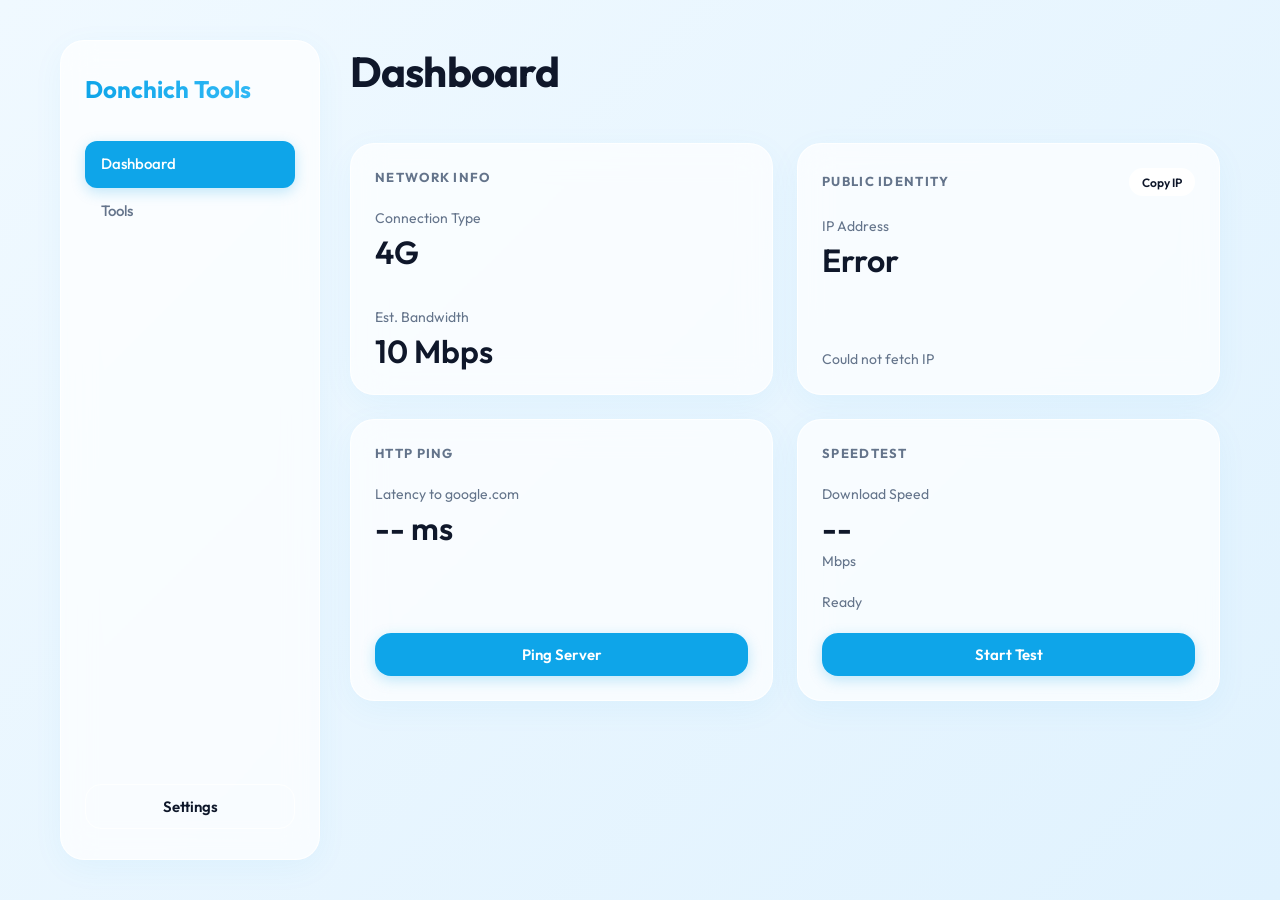
==== index.html @ 285fcc19 "feat: initialize network diagnostic dashboard with speedtest, ping, and scanning tools" ====
<!DOCTYPE html>
<html lang="en">
<head>
    <meta charset="UTF-8">
    <meta name="viewport" content="width=device-width, initial-scale=1.0">
    <title>Dashboard - Donchich Network Tools</title>
    <link rel="stylesheet" href="css/style.css">
</head>
<body>
    <div class="container">
        <!-- Sidebar -->
        <aside class="sidebar">
            <h2>Donchich Tools</h2>
            <nav>
                <a href="index.html" class="nav-link active">Dashboard</a>
                <a href="tools.html" class="nav-link">Tools</a>
            </nav>
            <div style="margin-top: auto;">
                <button class="btn-outline" style="width: 100%;" id="openSettingsBtn">Settings</button>
            </div>
        </aside>

        <!-- Main Content -->
        <main class="main-content">
            <header class="header">
                <h1>Dashboard</h1>
            </header>

            <div class="grid">
                <!-- Network Info Card -->
                <div class="card">
                    <span class="card-title">Network Info</span>
                    <div class="stat-block">
                        <span class="text-muted" id="netTypeLabel">Connection Type</span>
                        <span class="stat-value" id="netTypeVal">--</span>
                    </div>
                    <div class="stat-block" style="margin-top: 16px;">
                        <span class="text-muted" id="netBandwidthLabel">Est. Bandwidth</span>
                        <span class="stat-value" id="netBandwidthVal">--</span>
                    </div>
                </div>

                <!-- Public IP Card -->
                <div class="card">
                    <div style="display: flex; justify-content: space-between; align-items: center;">
                        <span class="card-title">Public Identity</span>
                        <button class="btn-secondary" id="copyIpBtn" style="height: 28px; padding: 0 12px; font-size: 12px;">Copy IP</button>
                    </div>
                    <div class="stat-block">
                        <span class="text-muted">IP Address</span>
                        <span class="stat-value" id="ipAddressVal">Loading...</span>
                    </div>
                    <div class="text-muted" style="margin-top: auto;" id="ipLocationVal">
                        --
                    </div>
                </div>

                <!-- HTTP Ping Card -->
                <div class="card">
                    <span class="card-title">HTTP Ping</span>
                    <div class="stat-block">
                        <span class="text-muted">Latency to <span id="pingHostLabel">google.com</span></span>
                        <span class="stat-value" id="pingVal">-- ms</span>
                    </div>
                    <button class="btn-primary" id="pingBtn" style="margin-top: auto;">Ping Server</button>
                </div>

                <!-- Speedtest Card -->
                <div class="card">
                    <span class="card-title">Speedtest</span>
                    <div class="stat-block">
                        <span class="text-muted">Download Speed</span>
                        <span class="stat-value" id="speedVal">--</span>
                        <span class="text-muted" id="speedUnitVal">Mbps</span>
                    </div>
                    <div class="text-muted" id="speedtestStatus">Ready</div>
                    <button class="btn-primary" id="speedtestBtn" style="margin-top: auto;">Start Test</button>
                </div>
            </div>
        </main>
    </div>

    <!-- Settings Modal -->
    <div class="modal-overlay" id="settingsModal">
        <div class="modal">
            <div class="modal-header">
                <h3>Settings</h3>
                <button class="btn-icon" id="closeSettingsBtn">✕</button>
            </div>
            <div class="modal-body">
                <div class="form-group">
                    <label class="form-label">Speed Units</label>
                    <select id="settingSpeedUnit">
                        <option value="Mbps">Mbps (Megabits per second)</option>
                        <option value="MB/s">MB/s (Megabytes per second)</option>
                        <option value="Kbps">Kbps (Kilobits per second)</option>
                        <option value="Gbps">Gbps (Gigabits per second)</option>
                    </select>
                </div>
                <div class="form-group">
                    <label class="form-label">Test Payload Size</label>
                    <select id="settingPayloadSize">
                        <option value="10">Small (10 MB)</option>
                        <option value="50">Medium (50 MB)</option>
                        <option value="100">Large (100 MB)</option>
                    </select>
                </div>
                <div class="form-group">
                    <label class="form-label">Default Ping Host</label>
                    <input type="text" id="settingPingHost" placeholder="e.g. google.com">
                </div>
                <div class="form-group">
                    <label class="form-label">Port Scan Timeout (Seconds)</label>
                    <div class="slider-container">
                        <input type="range" class="slider" id="settingPortTimeout" min="1" max="5" value="2">
                        <span id="portTimeoutValDisplay">2s</span>
                    </div>
                </div>
                <div class="form-group">
                    <label class="form-label">Theme</label>
                    <select id="settingTheme">
                        <option value="system">System</option>
                        <option value="light">Light</option>
                        <option value="dark">Dark</option>
                    </select>
                </div>
            </div>
            <div class="modal-footer">
                <button class="btn-secondary" id="cancelSettingsBtn">Cancel</button>
                <button class="btn-primary" id="saveSettingsBtn">Save Changes</button>
            </div>
        </div>
    </div>

    <script src="js/index.js"></script>
</body>
</html>
---- css/style.css ----
@import url('https://fonts.googleapis.com/css2?family=Outfit:wght@300;400;500;600;700&display=swap');

:root {
  /* Dynamic Modern Theme Variables - Fresh Blue & White */
  --bg-gradient: linear-gradient(135deg, #f0f9ff 0%, #e0f2fe 100%);
  --surface: rgba(255, 255, 255, 0.7);
  --surface-hover: rgba(255, 255, 255, 0.95);
  --border: rgba(255, 255, 255, 0.8);
  --text-main: #0f172a;
  --text-muted: #64748b;
  --primary: #0ea5e9;
  --primary-hover: #0284c7;
  --accent: #38bdf8;
  --shadow-card: 0 8px 32px rgba(14, 165, 233, 0.05);
  --shadow-btn: 0 4px 14px rgba(14, 165, 233, 0.25);
  --radius-xl: 24px;
  --radius-lg: 16px;
  --radius-md: 12px;
  --radius-sm: 8px;
  --transition: all 0.3s cubic-bezier(0.25, 0.8, 0.25, 1);
  --font-main: 'Outfit', sans-serif;
}

body.dark-theme {
  --bg-gradient: linear-gradient(135deg, #020617 0%, #0f172a 100%);
  --surface: rgba(15, 23, 42, 0.6);
  --surface-hover: rgba(30, 41, 59, 0.8);
  --border: rgba(255, 255, 255, 0.1);
  --text-main: #f8fafc;
  --text-muted: #94a3b8;
  --primary: #38bdf8;
  --primary-hover: #7dd3fc;
  --shadow-card: 0 8px 32px rgba(0, 0, 0, 0.4);
  --shadow-btn: 0 4px 14px rgba(56, 189, 248, 0.2);
}

* { box-sizing: border-box; margin: 0; padding: 0; }

body {
  font-family: var(--font-main);
  background: var(--bg-gradient);
  color: var(--text-main);
  font-size: 15px;
  line-height: 1.5;
  min-height: 100vh;
  -webkit-font-smoothing: antialiased;
  background-attachment: fixed;
  transition: background 0.3s ease, color 0.3s ease;
}

/* Glassmorphism utilities */
.glass, .card, .sidebar, .modal {
  background: var(--surface);
  backdrop-filter: blur(16px);
  -webkit-backdrop-filter: blur(16px);
  border: 1px solid var(--border);
  box-shadow: var(--shadow-card);
}

.container {
  max-width: 1200px;
  margin: 0 auto;
  padding: 40px 20px;
  display: flex;
  gap: 30px;
  min-height: 100vh;
}

/* Sidebar */
.sidebar {
  width: 260px;
  border-radius: var(--radius-xl);
  padding: 30px 24px;
  display: flex;
  flex-direction: column;
  gap: 24px;
  flex-shrink: 0;
  height: calc(100vh - 80px);
  position: sticky;
  top: 40px;
  transition: var(--transition);
}

.sidebar h2 {
  font-size: 24px;
  font-weight: 700;
  background: linear-gradient(to right, var(--primary), var(--accent));
  -webkit-background-clip: text;
  -webkit-text-fill-color: transparent;
  margin-bottom: 10px;
}

.nav-link {
  text-decoration: none;
  color: var(--text-muted);
  padding: 12px 16px;
  border-radius: var(--radius-md);
  font-weight: 500;
  transition: var(--transition);
  display: flex;
  align-items: center;
  gap: 12px;
}

.nav-link:hover {
  background: var(--surface-hover);
  color: var(--text-main);
  transform: translateX(4px);
}

.nav-link.active {
  background: var(--primary);
  color: #fff;
  box-shadow: var(--shadow-btn);
}

/* Main Content */
.main-content {
  flex-grow: 1;
  display: flex;
  flex-direction: column;
  gap: 40px;
}

.header h1 {
  font-size: 42px;
  font-weight: 700;
  letter-spacing: -0.02em;
}

/* Grid & Cards */
.grid {
  display: grid;
  grid-template-columns: repeat(auto-fit, minmax(280px, 1fr));
  gap: 24px;
}

.card {
  border-radius: var(--radius-xl);
  padding: 24px;
  display: flex;
  flex-direction: column;
  gap: 20px;
  transition: var(--transition);
  position: relative;
  overflow: hidden;
}

.card::before {
  content: '';
  position: absolute;
  top: 0; left: 0; width: 100%; height: 4px;
  background: linear-gradient(to right, var(--primary), var(--accent));
  opacity: 0;
  transition: var(--transition);
}

.card:hover {
  transform: translateY(-4px);
  box-shadow: 0 12px 40px rgba(0,0,0,0.15);
}

.card:hover::before { opacity: 1; }

.card-title {
  font-size: 13px;
  text-transform: uppercase;
  color: var(--text-muted);
  font-weight: 700;
  letter-spacing: 0.1em;
}

/* Stat Blocks */
.stat-block { display: flex; flex-direction: column; gap: 4px; }
.text-muted { color: var(--text-muted); font-size: 14px; }
.stat-value {
  font-size: 32px;
  font-weight: 600;
  line-height: 1.2;
  word-break: normal;
  overflow-wrap: break-word; /* Fix breaking text */
}

/* Buttons */
button {
  cursor: pointer; font-family: inherit; border: none; transition: var(--transition);
  outline: none;
}
.btn-primary {
  background: var(--primary); color: #fff; border-radius: var(--radius-lg);
  padding: 12px 24px; font-size: 15px; font-weight: 600;
  box-shadow: var(--shadow-btn); width: 100%;
}
.btn-primary:hover {
  background: var(--primary-hover); transform: translateY(-2px);
  box-shadow: 0 6px 20px rgba(79, 70, 229, 0.4);
}
.btn-secondary {
  background: var(--surface-hover); color: var(--text-main);
  border-radius: var(--radius-lg); padding: 8px 16px; font-size: 13px; font-weight: 600;
  border: 1px solid var(--border);
}
.btn-secondary:hover { background: var(--border); }
.btn-outline {
  background: transparent; color: var(--text-main);
  border: 1px solid var(--border); border-radius: var(--radius-lg);
  padding: 12px 24px; font-size: 15px; font-weight: 600;
}
.btn-outline:hover { background: var(--surface-hover); border-color: var(--primary); color: var(--primary); }

/* Inputs */
input[type="text"], input[type="number"], select {
  background: var(--surface-hover); color: var(--text-main);
  border: 1px solid var(--border); border-radius: var(--radius-md);
  padding: 12px 16px; font-size: 15px; font-family: inherit; width: 100%;
  transition: var(--transition);
}
input:focus, select:focus {
  border-color: var(--primary); box-shadow: 0 0 0 3px rgba(99, 102, 241, 0.2); outline: none;
}
input::placeholder { color: var(--text-muted); opacity: 0.7; }

.form-group { display: flex; flex-direction: column; gap: 8px; margin-bottom: 16px; }
.form-label { font-size: 14px; font-weight: 600; color: var(--text-muted); }

/* Modal */
.modal-overlay {
  position: fixed; top: 0; left: 0; right: 0; bottom: 0;
  background: rgba(0,0,0,0.6); backdrop-filter: blur(8px);
  -webkit-backdrop-filter: blur(8px);
  display: flex; align-items: center; justify-content: center;
  z-index: 100; opacity: 0; pointer-events: none; transition: var(--transition);
}
.modal-overlay.active { opacity: 1; pointer-events: auto; }
.modal {
  width: 90%; max-width: 500px; border-radius: var(--radius-xl);
  transform: translateY(20px) scale(0.95); transition: var(--transition);
  max-height: 90vh; overflow-y: auto;
}
.modal-overlay.active .modal { transform: translateY(0) scale(1); }
.modal-header { padding: 24px; border-bottom: 1px solid var(--border); display: flex; justify-content: space-between; align-items: center; }
.modal-header h3 { font-size: 20px; font-weight: 700; margin: 0; }
.btn-icon { background: transparent; color: var(--text-muted); font-size: 18px; padding: 8px; border-radius: 50%; display: flex; align-items: center; justify-content: center; width: 36px; height: 36px; }
.btn-icon:hover { color: var(--text-main); background: var(--surface-hover); }
.modal-body { padding: 24px; }
.modal-footer { padding: 24px; border-top: 1px solid var(--border); display: flex; justify-content: flex-end; gap: 12px; }

/* Result Box */
.result-box {
  background: var(--surface-hover); border: 1px solid var(--border);
  border-radius: var(--radius-md); padding: 16px; font-family: 'Consolas', monospace;
  font-size: 13px; color: var(--primary); white-space: pre-wrap; word-break: break-all;
  margin-top: 16px;
}
.d-none { display: none !important; }

/* Slider */
.slider-container { display: flex; align-items: center; gap: 16px; }
.slider { -webkit-appearance: none; width: 100%; height: 6px; border-radius: 3px; background: var(--border); }
.slider::-webkit-slider-thumb { -webkit-appearance: none; width: 20px; height: 20px; border-radius: 50%; background: var(--primary); cursor: pointer; transition: var(--transition); box-shadow: 0 2px 6px rgba(0,0,0,0.2); }
.slider::-webkit-slider-thumb:hover { transform: scale(1.2); }

/* Mobile Optimization */
@media (max-width: 768px) {
  .container { flex-direction: column; padding: 16px; gap: 16px; min-height: auto; }
  .sidebar { 
    width: 100%; height: auto; position: relative; top: 0; padding: 20px; 
    flex-direction: column; align-items: stretch; justify-content: flex-start;
  }
  .sidebar nav { display: flex; gap: 8px; width: 100%; overflow-x: auto; padding-bottom: 8px; }
  .sidebar .nav-link { padding: 10px 16px; white-space: nowrap; flex: 1; justify-content: center; }
  .header h1 { font-size: 32px; text-align: center; }
  .grid { grid-template-columns: 1fr; gap: 16px; }
  .stat-value { font-size: 28px; }
  .card { padding: 20px; }
  .main-content { gap: 24px; }
}
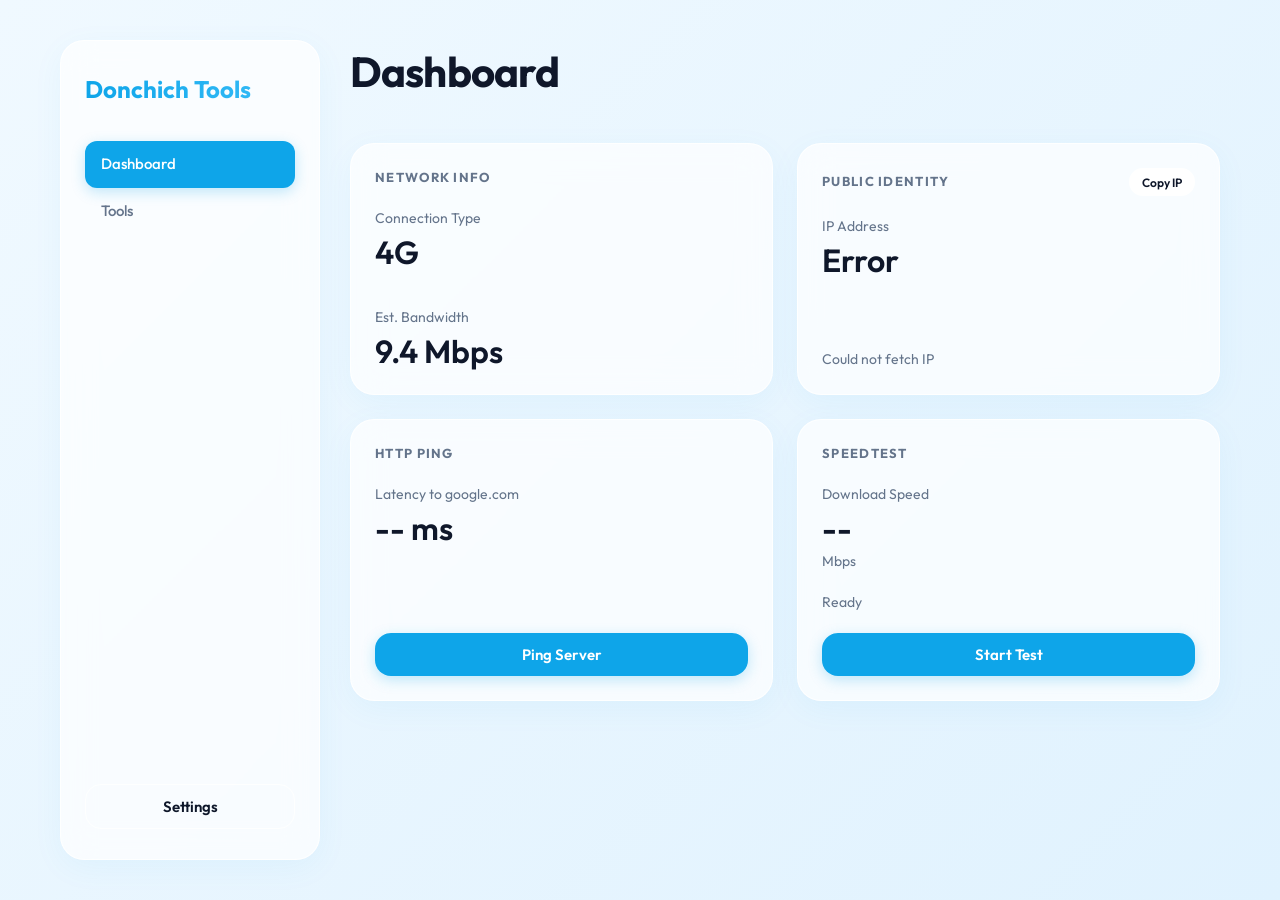
==== commit 91717b3f: "feat: add favicon to dashboard and tools pages" ====
--- a/index.html
+++ b/index.html
@@ -1,11 +1,14 @@
 <!DOCTYPE html>
 <html lang="en">
+
 <head>
     <meta charset="UTF-8">
     <meta name="viewport" content="width=device-width, initial-scale=1.0">
-    <title>Dashboard - Donchich Network Tools</title>
+    <title>DNT: Dashboard</title>
+    <link rel="icon" type="image/svg+xml" href="public/favicon.svg">
     <link rel="stylesheet" href="css/style.css">
 </head>
+
 <body>
     <div class="container">
         <!-- Sidebar -->
@@ -44,7 +47,8 @@
                 <div class="card">
                     <div style="display: flex; justify-content: space-between; align-items: center;">
                         <span class="card-title">Public Identity</span>
-                        <button class="btn-secondary" id="copyIpBtn" style="height: 28px; padding: 0 12px; font-size: 12px;">Copy IP</button>
+                        <button class="btn-secondary" id="copyIpBtn"
+                            style="height: 28px; padding: 0 12px; font-size: 12px;">Copy IP</button>
                     </div>
                     <div class="stat-block">
                         <span class="text-muted">IP Address</span>
@@ -134,4 +138,5 @@
 
     <script src="js/index.js"></script>
 </body>
-</html>
+
+</html>
